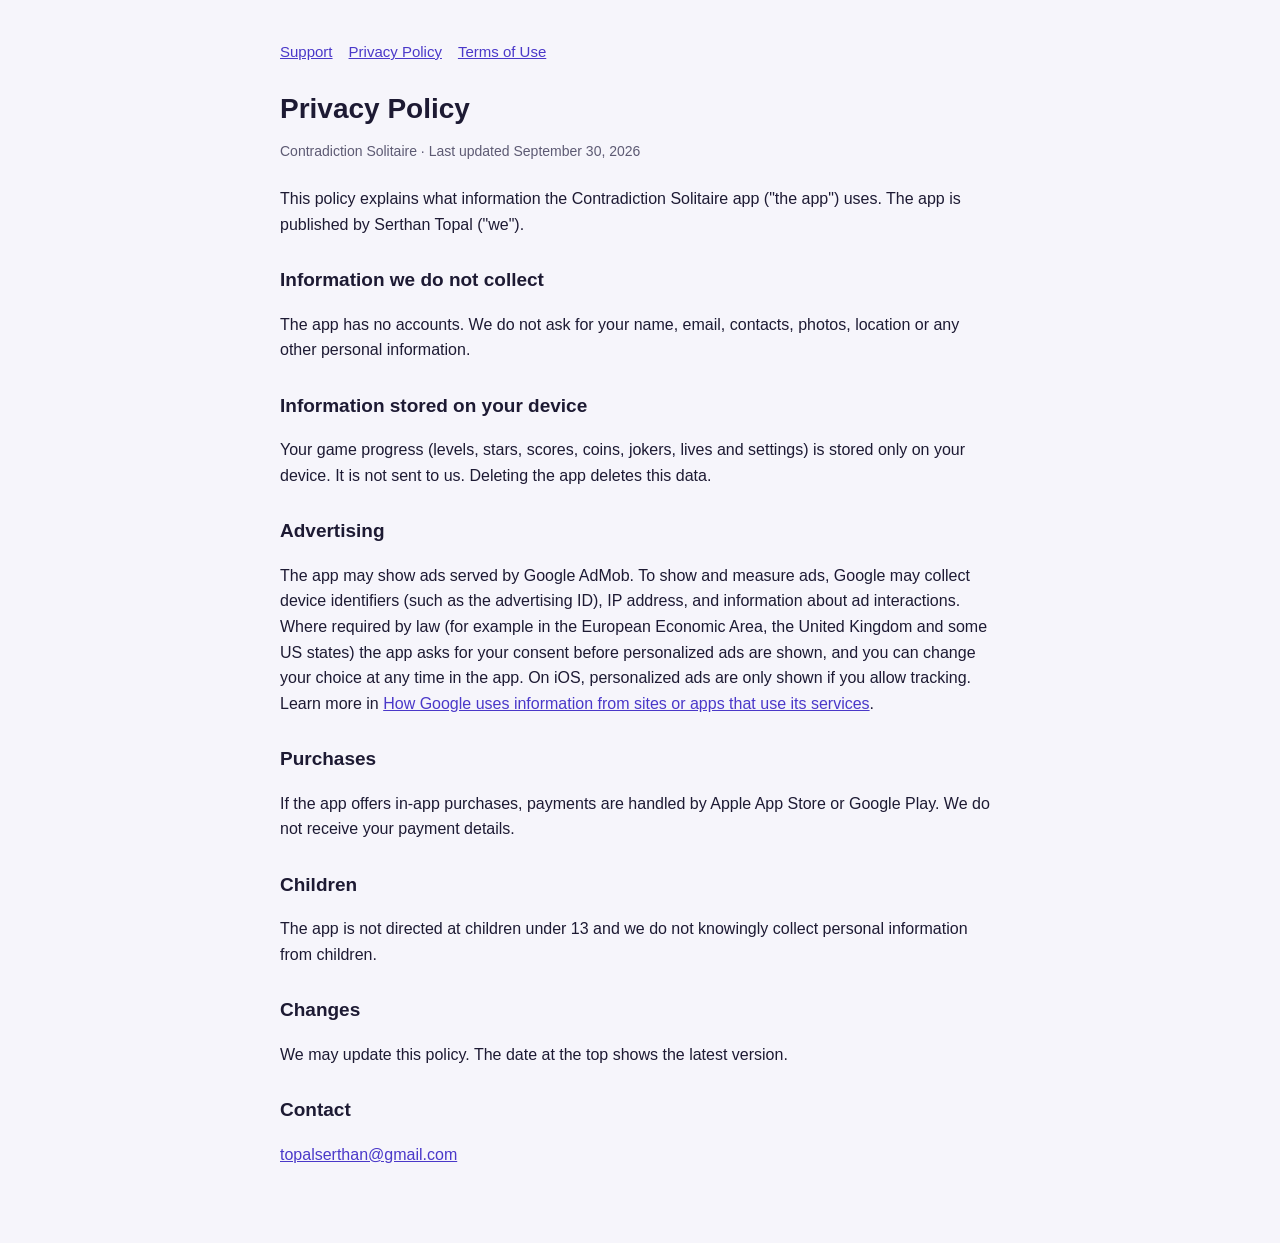
==== privacy.html @ 5108f126 "Support, privacy and terms pages Co-Authored-By: Claude Opus 5.5 <noreply@anthropic.com>" ====
<!doctype html><html lang="en"><head><meta charset="utf-8"><meta name="viewport" content="width=device-width,initial-scale=1"><title>Contradiction Solitaire · Privacy Policy</title><link rel="stylesheet" href="style.css"></head><body><main>
<nav><a href="./">Support</a><a href="privacy.html">Privacy Policy</a><a href="terms.html">Terms of Use</a></nav>
<h1>Privacy Policy</h1><p class="meta">Contradiction Solitaire · Last updated September 30, 2026</p>
<p>This policy explains what information the Contradiction Solitaire app ("the app") uses. The app is published by Serthan Topal ("we").</p>
<h2>Information we do not collect</h2><p>The app has no accounts. We do not ask for your name, email, contacts, photos, location or any other personal information.</p>
<h2>Information stored on your device</h2><p>Your game progress (levels, stars, scores, coins, jokers, lives and settings) is stored only on your device. It is not sent to us. Deleting the app deletes this data.</p>
<h2>Advertising</h2><p>The app may show ads served by Google AdMob. To show and measure ads, Google may collect device identifiers (such as the advertising ID), IP address, and information about ad interactions. Where required by law (for example in the European Economic Area, the United Kingdom and some US states) the app asks for your consent before personalized ads are shown, and you can change your choice at any time in the app. On iOS, personalized ads are only shown if you allow tracking. Learn more in <a href="https://policies.google.com/technologies/partner-sites">How Google uses information from sites or apps that use its services</a>.</p>
<h2>Purchases</h2><p>If the app offers in-app purchases, payments are handled by Apple App Store or Google Play. We do not receive your payment details.</p>
<h2>Children</h2><p>The app is not directed at children under 13 and we do not knowingly collect personal information from children.</p>
<h2>Changes</h2><p>We may update this policy. The date at the top shows the latest version.</p>
<h2>Contact</h2><p><a href="mailto:topalserthan@gmail.com">topalserthan@gmail.com</a></p>
</main></body></html>
---- style.css ----
:root{--bg:#f6f5fb;--ink:#1d1a33;--mute:#5d5a73;--acc:#4a38c9}
*{box-sizing:border-box}body{margin:0;background:var(--bg);color:var(--ink);font:16px/1.6 -apple-system,BlinkMacSystemFont,"Segoe UI",Roboto,sans-serif;padding:0 16px}
main{max-width:720px;margin:0 auto;padding:40px 0 60px}h1{font-size:28px;line-height:1.2;margin:0 0 6px}h2{font-size:19px;margin:28px 0 6px}
p,li{color:var(--ink)}.meta{color:var(--mute);font-size:14px;margin-bottom:24px}a{color:var(--acc)}nav{display:flex;gap:16px;flex-wrap:wrap;margin-bottom:28px;font-size:15px}
.card{background:#fff;border-radius:14px;padding:18px 20px;box-shadow:0 1px 0 rgba(0,0,0,.06)}
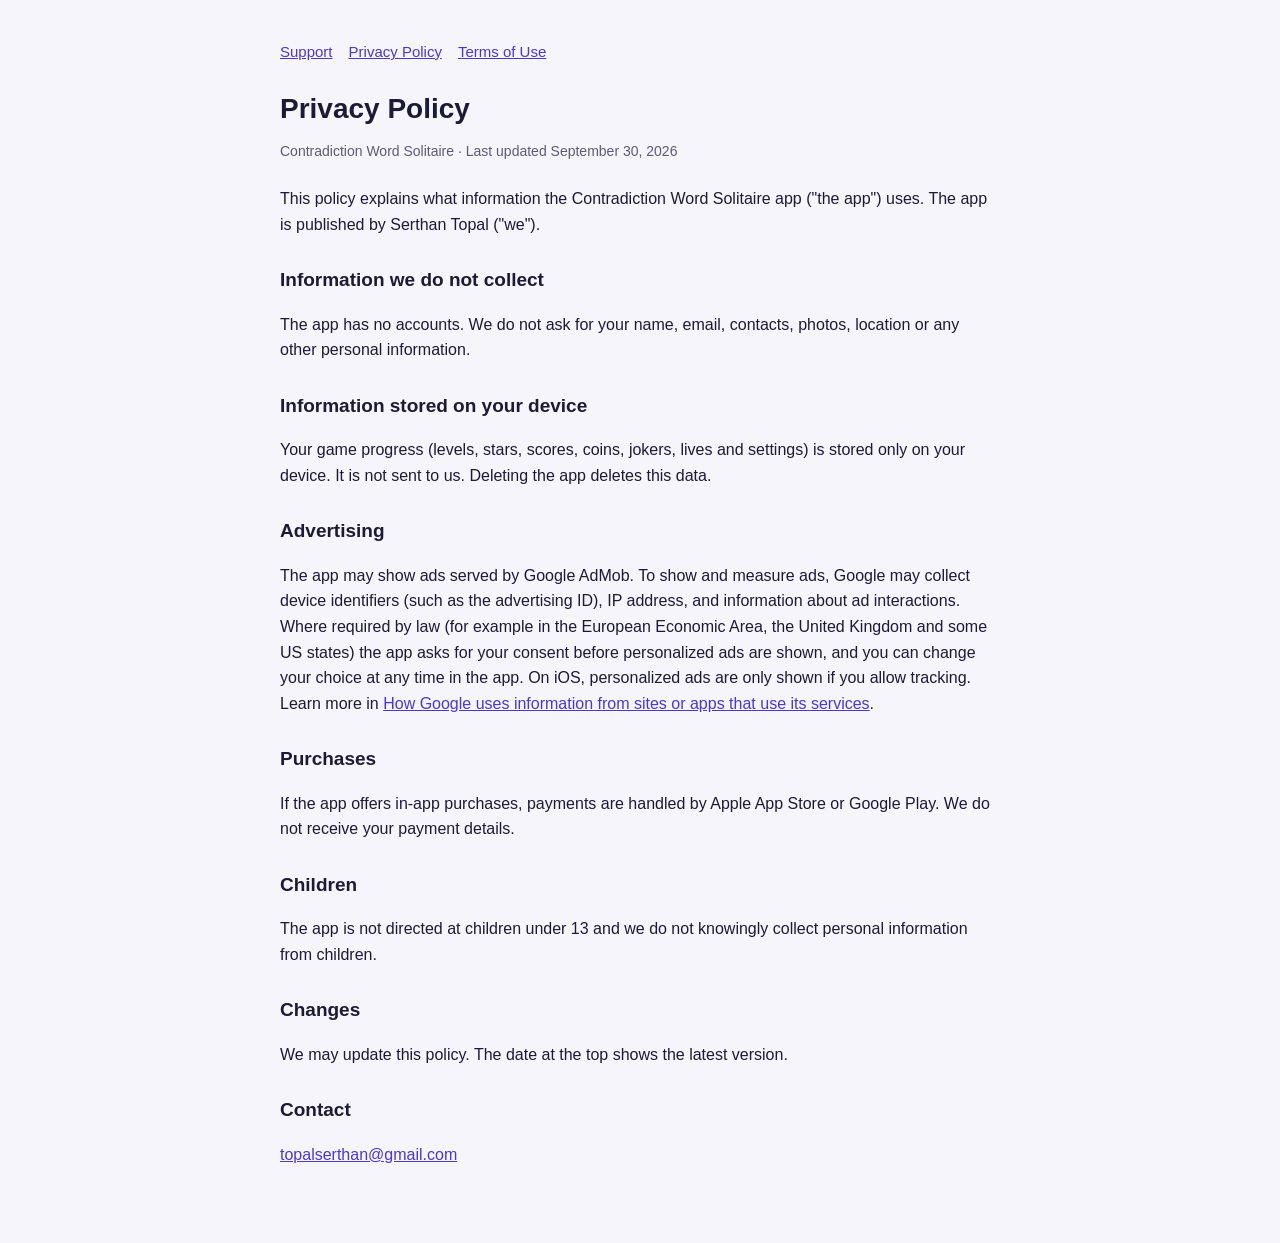
==== commit 572df2ef: "Use store name Contradiction Word Solitaire Co-Authored-By: Claude Opus 5.5 <noreply@anthropic.com>" ====
--- a/privacy.html
+++ b/privacy.html
@@ -1,7 +1,7 @@
-<!doctype html><html lang="en"><head><meta charset="utf-8"><meta name="viewport" content="width=device-width,initial-scale=1"><title>Contradiction Solitaire · Privacy Policy</title><link rel="stylesheet" href="style.css"></head><body><main>
+<!doctype html><html lang="en"><head><meta charset="utf-8"><meta name="viewport" content="width=device-width,initial-scale=1"><title>Contradiction Word Solitaire · Privacy Policy</title><link rel="stylesheet" href="style.css"></head><body><main>
 <nav><a href="./">Support</a><a href="privacy.html">Privacy Policy</a><a href="terms.html">Terms of Use</a></nav>
-<h1>Privacy Policy</h1><p class="meta">Contradiction Solitaire · Last updated September 30, 2026</p>
-<p>This policy explains what information the Contradiction Solitaire app ("the app") uses. The app is published by Serthan Topal ("we").</p>
+<h1>Privacy Policy</h1><p class="meta">Contradiction Word Solitaire · Last updated September 30, 2026</p>
+<p>This policy explains what information the Contradiction Word Solitaire app ("the app") uses. The app is published by Serthan Topal ("we").</p>
 <h2>Information we do not collect</h2><p>The app has no accounts. We do not ask for your name, email, contacts, photos, location or any other personal information.</p>
 <h2>Information stored on your device</h2><p>Your game progress (levels, stars, scores, coins, jokers, lives and settings) is stored only on your device. It is not sent to us. Deleting the app deletes this data.</p>
 <h2>Advertising</h2><p>The app may show ads served by Google AdMob. To show and measure ads, Google may collect device identifiers (such as the advertising ID), IP address, and information about ad interactions. Where required by law (for example in the European Economic Area, the United Kingdom and some US states) the app asks for your consent before personalized ads are shown, and you can change your choice at any time in the app. On iOS, personalized ads are only shown if you allow tracking. Learn more in <a href="https://policies.google.com/technologies/partner-sites">How Google uses information from sites or apps that use its services</a>.</p>
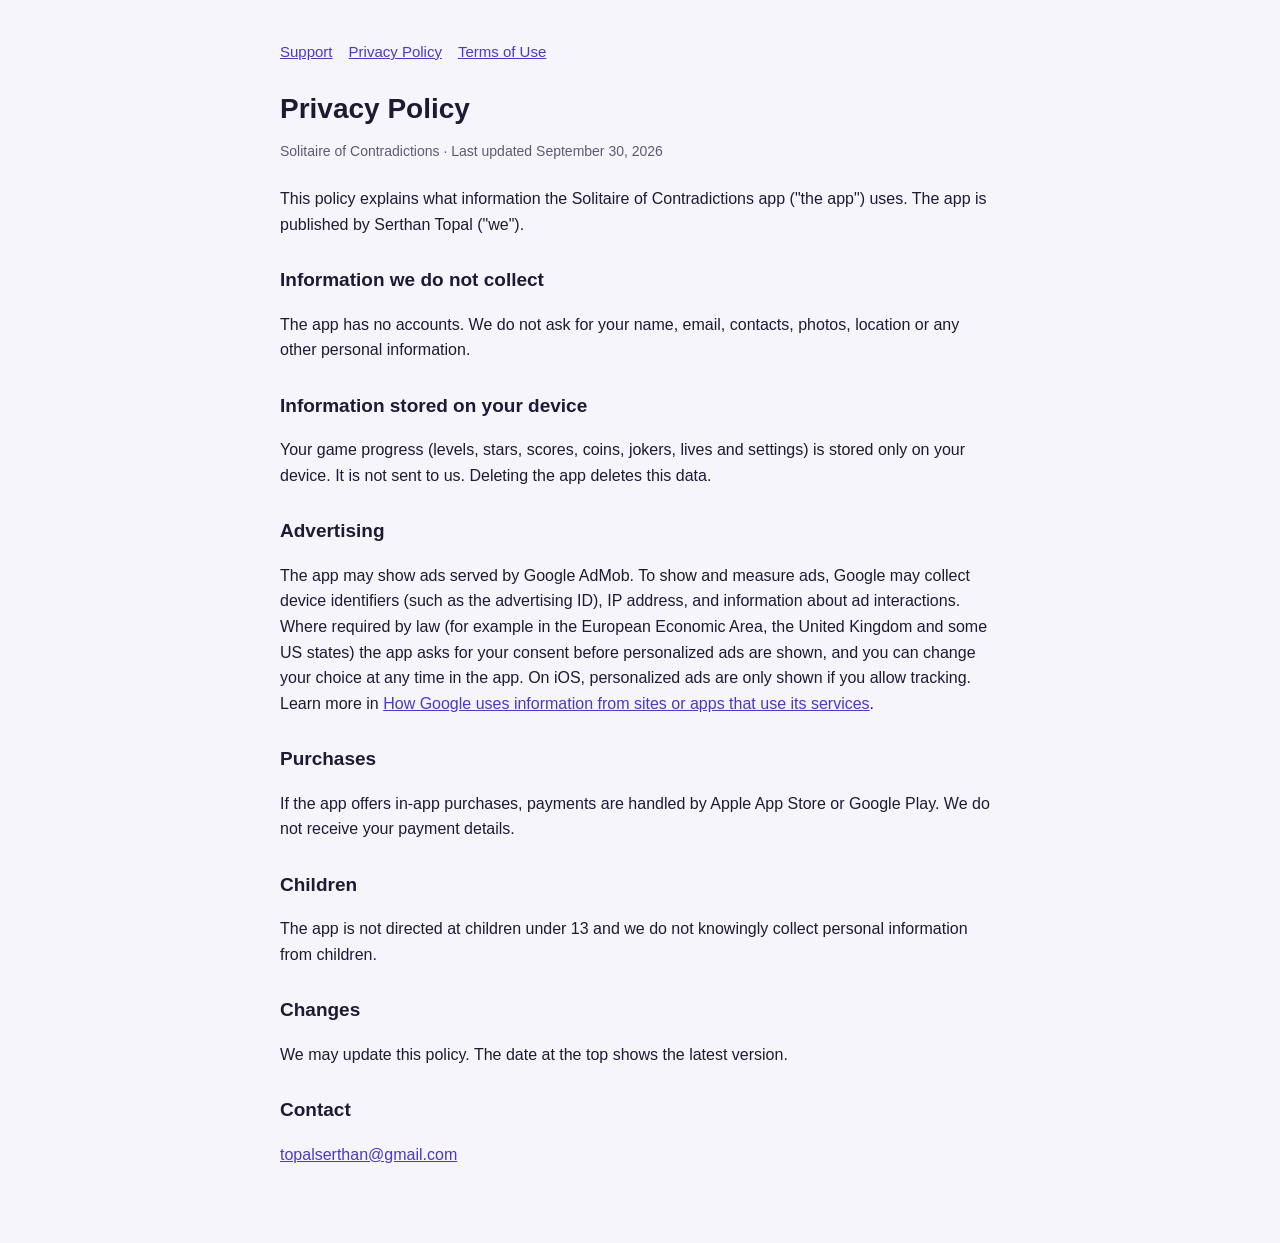
==== commit 61cc963a: "Rename app to Solitaire of Contradictions Co-Authored-By: Claude Opus 5.5 <noreply@anthropic.com>" ====
--- a/privacy.html
+++ b/privacy.html
@@ -1,7 +1,7 @@
-<!doctype html><html lang="en"><head><meta charset="utf-8"><meta name="viewport" content="width=device-width,initial-scale=1"><title>Contradiction Word Solitaire · Privacy Policy</title><link rel="stylesheet" href="style.css"></head><body><main>
+<!doctype html><html lang="en"><head><meta charset="utf-8"><meta name="viewport" content="width=device-width,initial-scale=1"><title>Solitaire of Contradictions · Privacy Policy</title><link rel="stylesheet" href="style.css"></head><body><main>
 <nav><a href="./">Support</a><a href="privacy.html">Privacy Policy</a><a href="terms.html">Terms of Use</a></nav>
-<h1>Privacy Policy</h1><p class="meta">Contradiction Word Solitaire · Last updated September 30, 2026</p>
-<p>This policy explains what information the Contradiction Word Solitaire app ("the app") uses. The app is published by Serthan Topal ("we").</p>
+<h1>Privacy Policy</h1><p class="meta">Solitaire of Contradictions · Last updated September 30, 2026</p>
+<p>This policy explains what information the Solitaire of Contradictions app ("the app") uses. The app is published by Serthan Topal ("we").</p>
 <h2>Information we do not collect</h2><p>The app has no accounts. We do not ask for your name, email, contacts, photos, location or any other personal information.</p>
 <h2>Information stored on your device</h2><p>Your game progress (levels, stars, scores, coins, jokers, lives and settings) is stored only on your device. It is not sent to us. Deleting the app deletes this data.</p>
 <h2>Advertising</h2><p>The app may show ads served by Google AdMob. To show and measure ads, Google may collect device identifiers (such as the advertising ID), IP address, and information about ad interactions. Where required by law (for example in the European Economic Area, the United Kingdom and some US states) the app asks for your consent before personalized ads are shown, and you can change your choice at any time in the app. On iOS, personalized ads are only shown if you allow tracking. Learn more in <a href="https://policies.google.com/technologies/partner-sites">How Google uses information from sites or apps that use its services</a>.</p>
